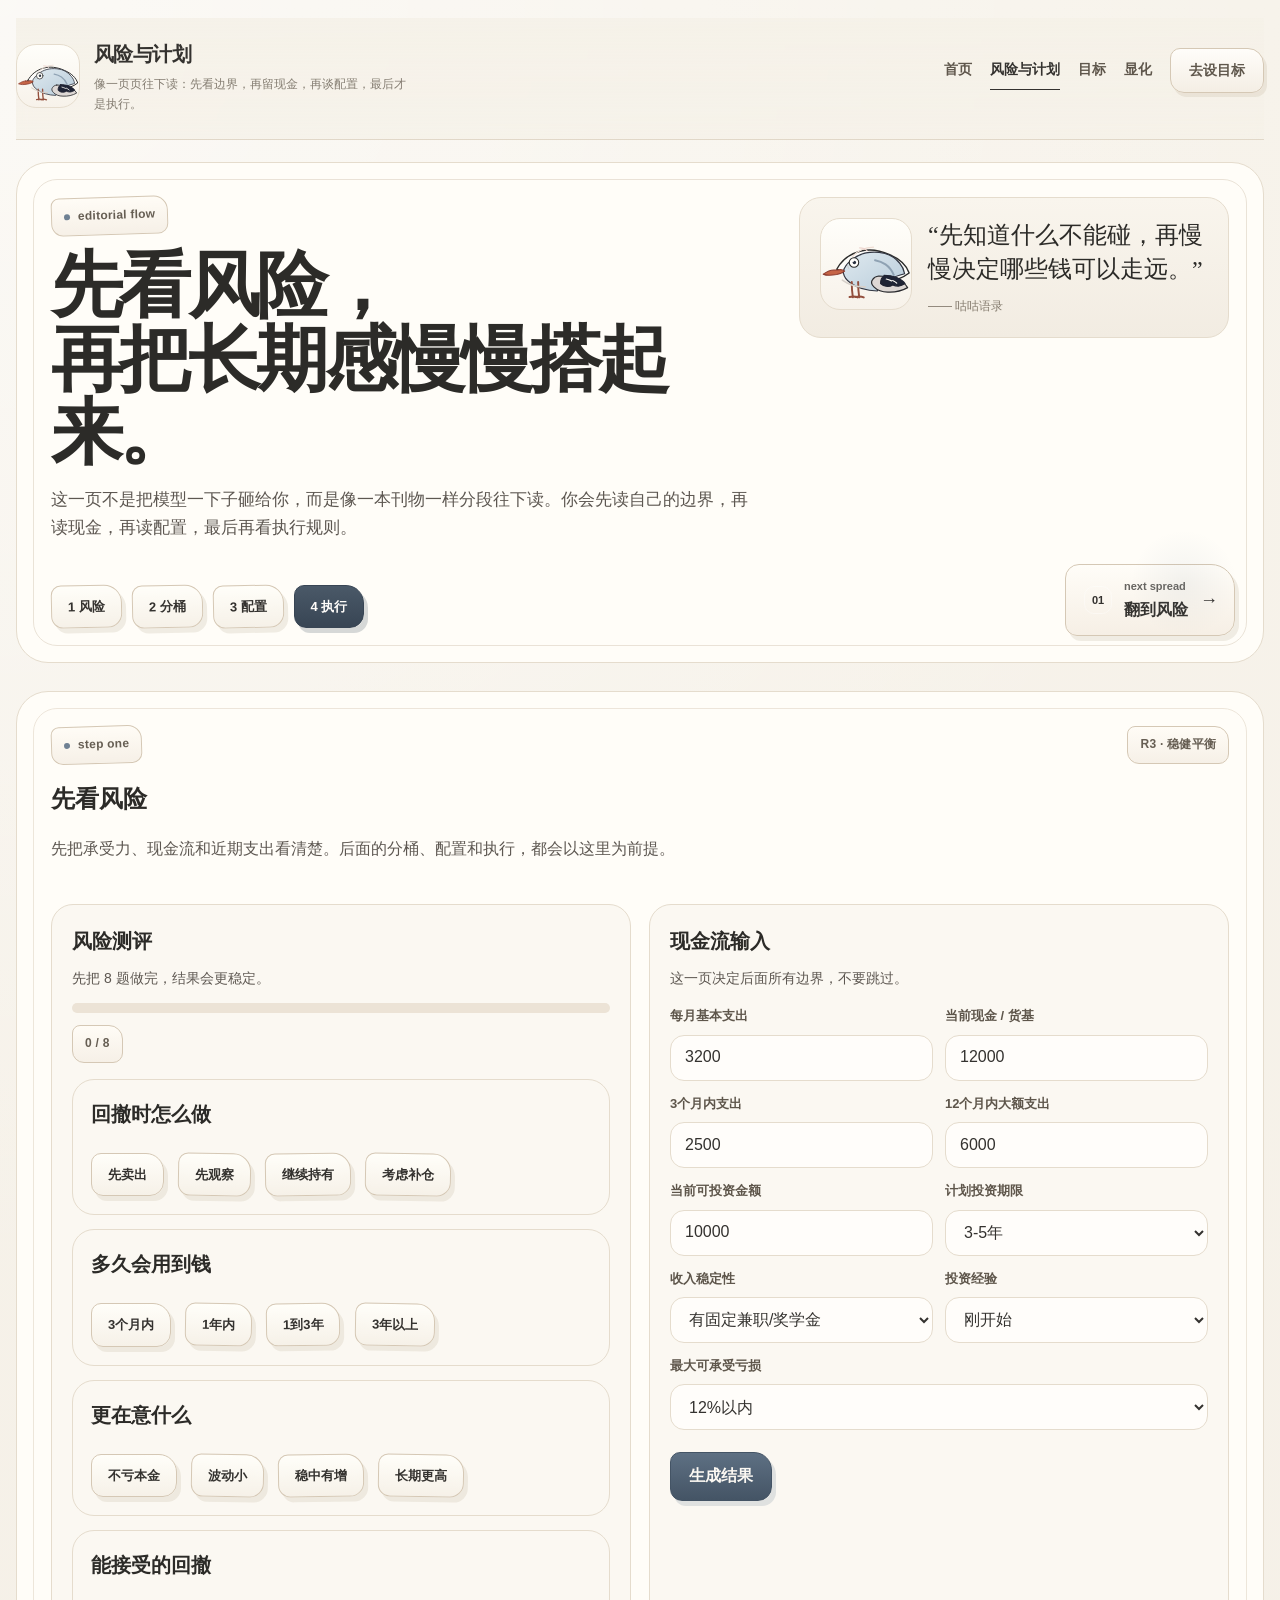
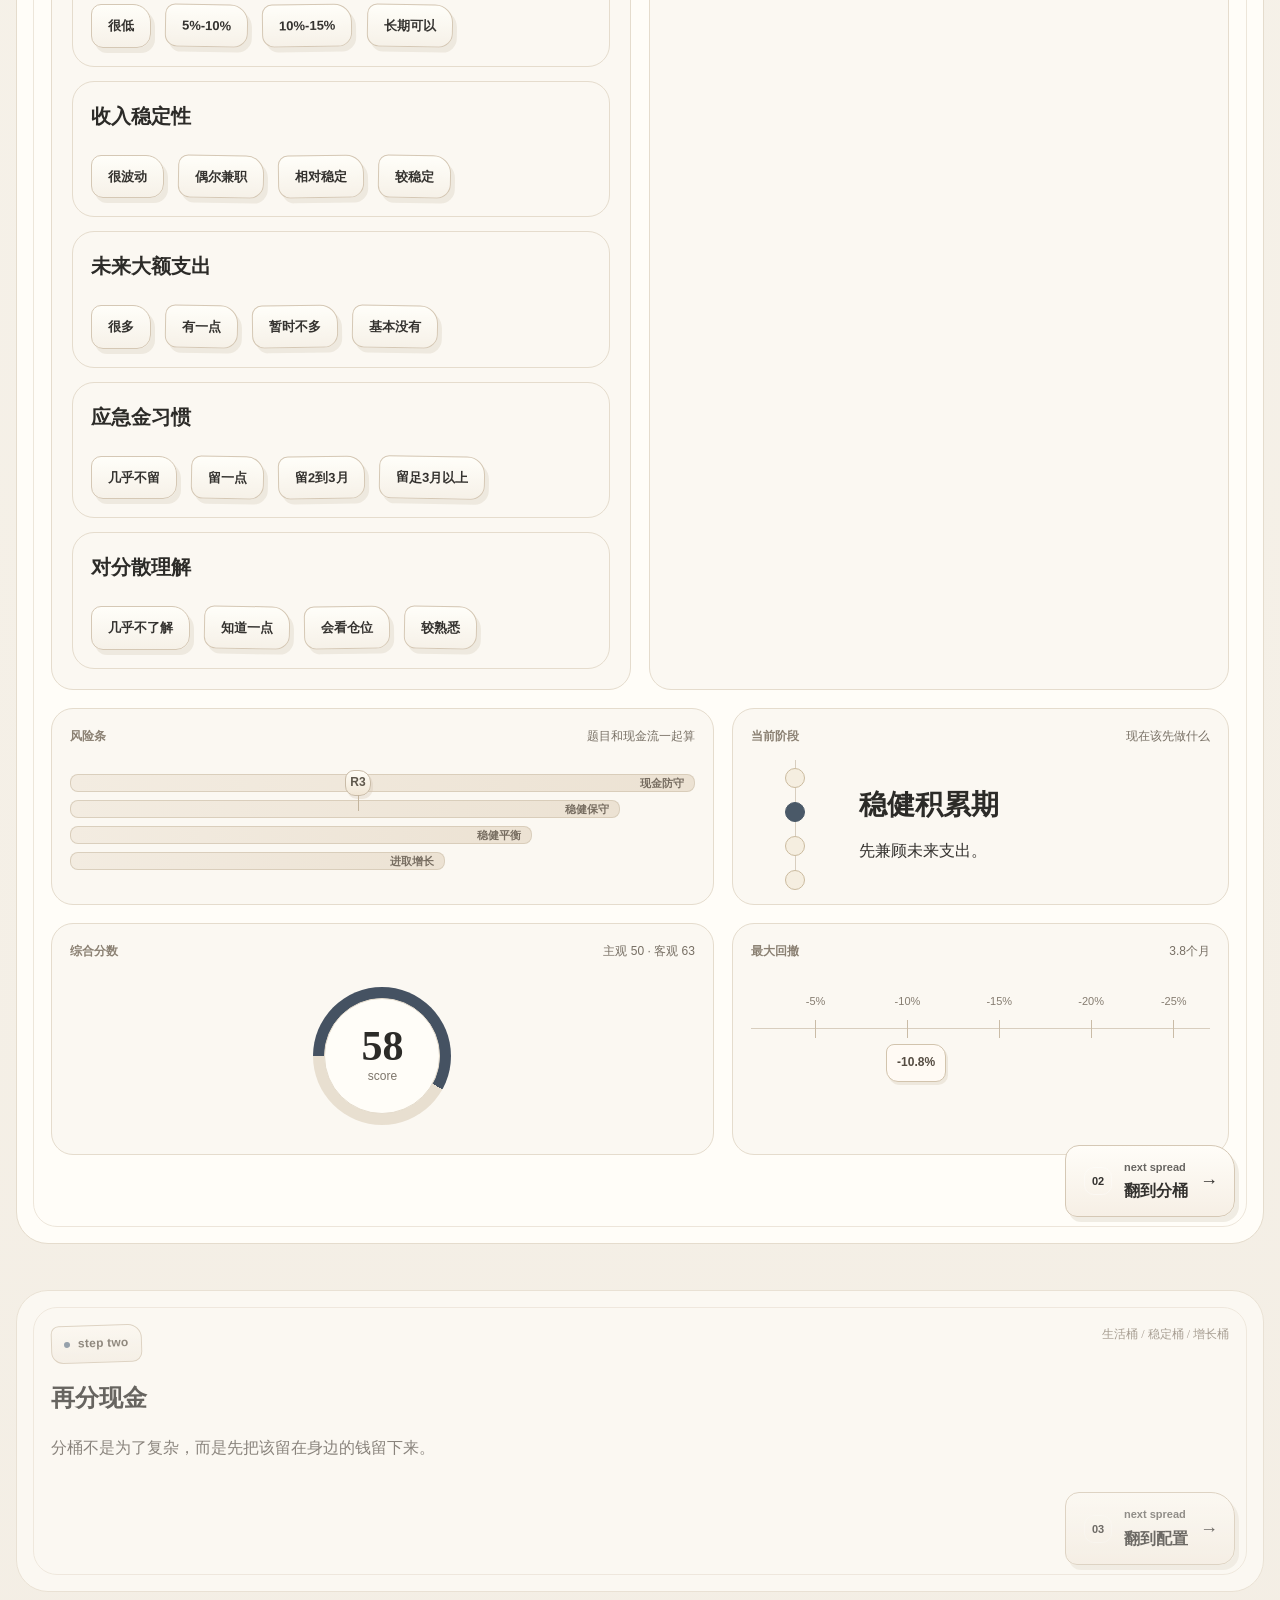
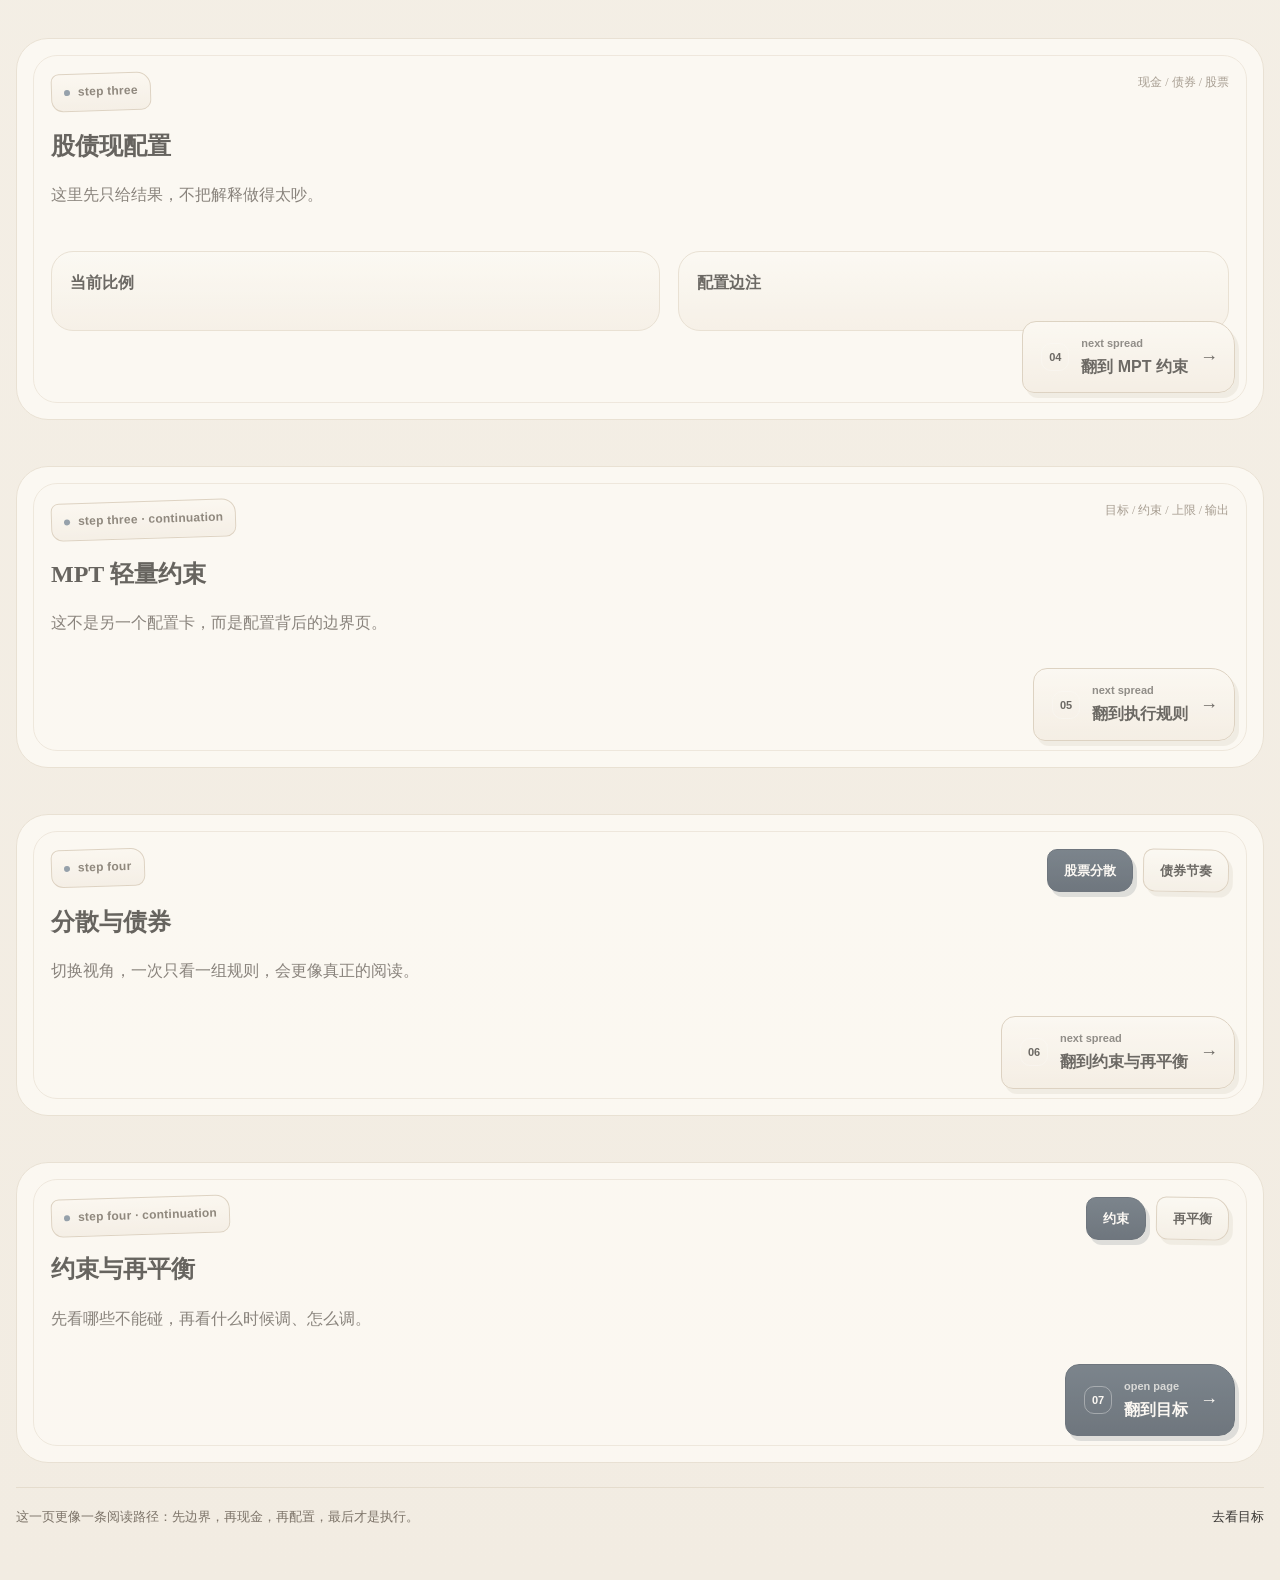
==== advisor.html @ fefc56b1 "Add files via upload" ====
<!DOCTYPE html>
<html lang="zh-CN">
<head>
  <meta charset="UTF-8" />
  <meta name="viewport" content="width=device-width, initial-scale=1.0" />
  <title>风险与计划 · 咕咕财务陪伴</title>
  <link rel="stylesheet" href="styles.css" />
</head>
<body>
  <div class="site-shell" id="advisorPage">
    <header class="topbar">
      <div class="brand">
        <div class="brand-mark" data-gugu-avatar></div>
        <div class="brand-copy">
          <strong>风险与计划</strong>
          <span>像一页页往下读：先看边界，再留现金，再谈配置，最后才是执行。</span>
        </div>
      </div>
      <nav class="nav">
        <a href="index.html">首页</a>
        <a href="advisor.html">风险与计划</a>
        <a href="goal.html">目标</a>
        <a href="manifest.html">显化</a>
        <a href="goal.html" class="nav-cta">去设目标</a>
      </nav>
    </header>

    <main class="page-body">
      <section class="spread" id="advisor-cover">
        <div class="spread-header">
          <div>
            <div class="eyebrow">editorial flow</div>
            <h1 style="margin:16px 0 0;font-size:clamp(42px,5.6vw,80px);line-height:1.02;letter-spacing:-.05em">先看风险，<br>再把长期感慢慢搭起来。</h1>
            <p style="margin-top:16px;max-width:700px;font-size:17px">这一页不是把模型一下子砸给你，而是像一本刊物一样分段往下读。你会先读自己的边界，再读现金，再读配置，最后再看执行规则。</p>
          </div>
          <div class="quote-banner" style="max-width:430px">
            <div class="avatar-badge" data-gugu-avatar></div>
            <div>
              <q>先知道什么不能碰，再慢慢决定哪些钱可以走远。</q>
              <span>—— 咕咕语录</span>
            </div>
          </div>
        </div>

        <div class="step-strip interactive-wrap">
          <button class="step-btn active" id="stepRisk" type="button" data-step-btn="risk">1 风险</button>
          <button class="step-btn" id="stepBucket" type="button" data-step-btn="bucket">2 分桶</button>
          <button class="step-btn" id="stepAllocation" type="button" data-step-btn="allocation">3 配置</button>
          <button class="step-btn" id="stepExecute" type="button" data-step-btn="execute">4 执行</button>
        </div>

        <div class="spread-jump">
          <a class="turn-link" href="#advisor-risk">
            <span class="page-no">01</span>
            <span class="copy"><small>next spread</small><span>翻到风险</span></span>
            <span class="arrow">→</span>
          </a>
        </div>
      </section>

      <section class="advisor-step" id="advisor-risk" data-step-panel="risk">
        <div class="spread-header">
          <div>
            <div class="eyebrow">step one</div>
            <h2 style="margin:16px 0 0">先看风险</h2>
            <p>先把承受力、现金流和近期支出看清楚。后面的分桶、配置和执行，都会以这里为前提。</p>
          </div>
          <div class="mini-tag" id="riskTag">R3 · 稳健平衡</div>
        </div>

        <div class="grid-2">
          <div class="card">
            <strong>风险测评</strong>
            <p id="riskQuizHint">先把 8 题做完，结果会更稳。</p>
            <div class="track" style="margin-top:12px"><span class="fill" id="riskProgressFill" style="width:0%;background:#6f8193"></span></div>
            <div class="paper-chip" id="riskProgressLabel" style="margin-top:12px">0 / 8</div>
            <div class="rule-list" id="riskQuiz" style="margin-top:16px">
              <div class="rule-sheet" data-risk-question="q1"><strong>回撤时怎么做</strong><div class="btn-row"><button class="switch-btn" type="button" data-risk-value="1">先卖出</button><button class="switch-btn" type="button" data-risk-value="2">先观察</button><button class="switch-btn" type="button" data-risk-value="3">继续持有</button><button class="switch-btn" type="button" data-risk-value="4">考虑补仓</button></div></div>
              <div class="rule-sheet" data-risk-question="q2"><strong>多久会用到钱</strong><div class="btn-row"><button class="switch-btn" type="button" data-risk-value="1">3个月内</button><button class="switch-btn" type="button" data-risk-value="2">1年内</button><button class="switch-btn" type="button" data-risk-value="3">1到3年</button><button class="switch-btn" type="button" data-risk-value="4">3年以上</button></div></div>
              <div class="rule-sheet" data-risk-question="q3"><strong>更在意什么</strong><div class="btn-row"><button class="switch-btn" type="button" data-risk-value="1">不亏本金</button><button class="switch-btn" type="button" data-risk-value="2">波动小</button><button class="switch-btn" type="button" data-risk-value="3">稳中有增</button><button class="switch-btn" type="button" data-risk-value="4">长期更高</button></div></div>
              <div class="rule-sheet" data-risk-question="q4"><strong>能接受的回撤</strong><div class="btn-row"><button class="switch-btn" type="button" data-risk-value="1">很低</button><button class="switch-btn" type="button" data-risk-value="2">5%-10%</button><button class="switch-btn" type="button" data-risk-value="3">10%-15%</button><button class="switch-btn" type="button" data-risk-value="4">长期可以</button></div></div>
              <div class="rule-sheet" data-risk-question="q5"><strong>收入稳定性</strong><div class="btn-row"><button class="switch-btn" type="button" data-risk-value="1">很波动</button><button class="switch-btn" type="button" data-risk-value="2">偶尔兼职</button><button class="switch-btn" type="button" data-risk-value="3">相对稳定</button><button class="switch-btn" type="button" data-risk-value="4">较稳定</button></div></div>
              <div class="rule-sheet" data-risk-question="q6"><strong>未来大额支出</strong><div class="btn-row"><button class="switch-btn" type="button" data-risk-value="1">很多</button><button class="switch-btn" type="button" data-risk-value="2">有一点</button><button class="switch-btn" type="button" data-risk-value="3">暂时不多</button><button class="switch-btn" type="button" data-risk-value="4">基本没有</button></div></div>
              <div class="rule-sheet" data-risk-question="q7"><strong>应急金习惯</strong><div class="btn-row"><button class="switch-btn" type="button" data-risk-value="1">几乎不留</button><button class="switch-btn" type="button" data-risk-value="2">留一点</button><button class="switch-btn" type="button" data-risk-value="3">留2到3月</button><button class="switch-btn" type="button" data-risk-value="4">留足3月以上</button></div></div>
              <div class="rule-sheet" data-risk-question="q8"><strong>对分散理解</strong><div class="btn-row"><button class="switch-btn" type="button" data-risk-value="1">几乎不了解</button><button class="switch-btn" type="button" data-risk-value="2">知道一点</button><button class="switch-btn" type="button" data-risk-value="3">会看仓位</button><button class="switch-btn" type="button" data-risk-value="4">较熟悉</button></div></div>
            </div>
          </div>

          <div class="card">
            <strong>现金流输入</strong>
            <p>这一页决定后面所有边界，不要跳过。</p>
            <div class="form-grid" style="margin-top:14px">
              <div class="field"><label for="advisorMonthlyExpense">每月基本支出</label><input id="advisorMonthlyExpense" type="number" min="0"></div>
              <div class="field"><label for="advisorLiquidCash">当前现金 / 货基</label><input id="advisorLiquidCash" type="number" min="0"></div>
              <div class="field"><label for="advisorNearExpense">3个月内支出</label><input id="advisorNearExpense" type="number" min="0"></div>
              <div class="field"><label for="advisorFutureExpense">12个月内大额支出</label><input id="advisorFutureExpense" type="number" min="0"></div>
              <div class="field"><label for="advisorInvestableCash">当前可投资金额</label><input id="advisorInvestableCash" type="number" min="0"></div>
              <div class="field"><label for="advisorHorizon">计划投资期限</label><select id="advisorHorizon"><option value="1">1年以内</option><option value="3">1-3年</option><option value="5" selected>3-5年</option><option value="8">5年以上</option></select></div>
              <div class="field"><label for="advisorIncomeStability">收入稳定性</label><select id="advisorIncomeStability"><option value="1">主要靠生活费</option><option value="2">偶尔兼职</option><option value="3" selected>有固定兼职/奖学金</option><option value="4">较稳定</option></select></div>
              <div class="field"><label for="advisorExperience">投资经验</label><select id="advisorExperience"><option value="1">几乎没有</option><option value="2" selected>刚开始</option><option value="3">有1年以上经验</option><option value="4">较熟悉组合</option></select></div>
              <div class="field full"><label for="advisorMaxLoss">最大可承受亏损</label><select id="advisorMaxLoss"><option value="5">5%以内</option><option value="8">8%以内</option><option value="12" selected>12%以内</option><option value="18">18%以内</option><option value="25">25%以内</option></select></div>
            </div>
            <div class="btn-row">
              <button class="btn-primary" type="button" id="generatePlanBtn">生成结果</button>
            </div>
          </div>
        </div>

        <div class="metric-grid">
          <div class="metric-card">
            <div class="kicker"><small>风险条</small><span class="value-note" id="riskBarLabel">题目和现金流一起算</span></div>
            <div class="paper-scale" id="riskBars"></div>
          </div>
          <div class="metric-card">
            <div class="kicker"><small>当前阶段</small><span class="value-note">现在该先做什么</span></div>
            <div class="stage-glyph">
              <div class="stage-ruler">
                <span class="dot dot-a" data-stage-dot="cash"></span>
                <span class="dot dot-b" data-stage-dot="steady"></span>
                <span class="dot dot-c" data-stage-dot="growth"></span>
                <span class="dot dot-d" data-stage-dot="extra"></span>
              </div>
              <div class="stage-labels">
                <strong id="riskPhase">稳健积累期</strong>
                <span id="riskPhaseReason">先兼顾未来支出。</span>
              </div>
            </div>
          </div>
          <div class="metric-card">
            <div class="kicker"><small>综合分数</small><span class="value-note" id="riskScoreHint">主观 50 · 客观 63</span></div>
            <div class="score-gauge" id="riskScoreGauge">
              <div class="score-ring" style="--score:58"></div>
              <div class="score-content"><strong id="riskScore">58</strong><span>score</span></div>
            </div>
          </div>
          <div class="metric-card">
            <div class="kicker"><small>最大回撤</small><span class="value-note" id="riskEmergency">3.8个月</span></div>
            <div class="drawdown-scale">
              <div class="drawdown-axis"></div>
              <div class="drawdown-tick" style="left:14%"><span>-5%</span></div>
              <div class="drawdown-tick" style="left:34%"><span>-10%</span></div>
              <div class="drawdown-tick" style="left:54%"><span>-15%</span></div>
              <div class="drawdown-tick" style="left:74%"><span>-20%</span></div>
              <div class="drawdown-tick" style="left:92%"><span>-25%</span></div>
              <div class="drawdown-flag" id="riskDrawdown" style="left:36%">-10.8%</div>
            </div>
          </div>
        </div>

        <div class="spread-jump">
          <a class="turn-link" href="#advisor-bucket" data-next-step="bucket">
            <span class="page-no">02</span>
            <span class="copy"><small>next spread</small><span>翻到分桶</span></span>
            <span class="arrow">→</span>
          </a>
        </div>
      </section>

      <section class="advisor-step locked" id="advisor-bucket" data-step-panel="bucket">
        <div class="spread-header">
          <div>
            <div class="eyebrow">step two</div>
            <h2 style="margin:16px 0 0">再分现金</h2>
            <p>分桶不是为了复杂，而是先把该留在身边的钱留下来。</p>
          </div>
          <div class="small-note">生活桶 / 稳定桶 / 增长桶</div>
        </div>
        <div class="bucket-list" id="bucketList"></div>
        <div class="spread-jump">
          <a class="turn-link" href="#advisor-allocation" data-next-step="allocation">
            <span class="page-no">03</span>
            <span class="copy"><small>next spread</small><span>翻到配置</span></span>
            <span class="arrow">→</span>
          </a>
        </div>
      </section>

      <section class="advisor-step locked" id="advisor-allocation" data-step-panel="allocation">
        <div class="spread-header">
          <div>
            <div class="eyebrow">step three</div>
            <h2 style="margin:16px 0 0">股债现配置</h2>
            <p>这里先只给结果，不把解释做得太吵。</p>
          </div>
          <div class="small-note">现金 / 债券 / 股票</div>
        </div>
        <div class="allocation-spread">
          <div class="allocation-card">
            <strong>当前比例</strong>
            <div class="allocation-list" id="allocationList" style="margin-top:16px"></div>
          </div>
          <div class="allocation-card">
            <strong>配置边注</strong>
            <div class="btn-row" id="allocationPills" style="margin-top:16px"></div>
          </div>
        </div>
        <div class="spread-jump">
          <a class="turn-link" href="#advisor-mpt" data-next-step="allocation">
            <span class="page-no">04</span>
            <span class="copy"><small>next spread</small><span>翻到 MPT 约束</span></span>
            <span class="arrow">→</span>
          </a>
        </div>
      </section>

      <section class="advisor-step locked" id="advisor-mpt" data-step-panel="allocation">
        <div class="spread-header">
          <div>
            <div class="eyebrow">step three · continuation</div>
            <h2 style="margin:16px 0 0">MPT 轻量约束</h2>
            <p>这不是另一个配置卡，而是配置背后的边界页。</p>
          </div>
          <div class="small-note">目标 / 约束 / 上限 / 输出</div>
        </div>
        <div class="rule-grid" id="mptList"></div>
        <div class="spread-jump">
          <a class="turn-link" href="#advisor-diversify" data-next-step="execute">
            <span class="page-no">05</span>
            <span class="copy"><small>next spread</small><span>翻到执行规则</span></span>
            <span class="arrow">→</span>
          </a>
        </div>
      </section>

      <section class="advisor-step locked" id="advisor-diversify" data-step-panel="execute">
        <div class="spread-header">
          <div>
            <div class="eyebrow">step four</div>
            <h2 style="margin:16px 0 0">分散与债券</h2>
            <p>切换视角，一次只看一组规则，会更像真正的阅读。</p>
          </div>
          <div class="sub-switch interactive-wrap">
            <button class="switch-btn active" type="button" data-diversify-switch="stock">股票分散</button>
            <button class="switch-btn" type="button" data-diversify-switch="bond">债券节奏</button>
          </div>
        </div>
        <div id="stockRulesWrap"><div class="rule-grid" id="stockRules"></div></div>
        <div id="bondRulesWrap" class="hide"><div class="rule-grid" id="bondRules"></div></div>
        <div class="spread-jump">
          <a class="turn-link" href="#advisor-rebalance" data-next-step="execute">
            <span class="page-no">06</span>
            <span class="copy"><small>next spread</small><span>翻到约束与再平衡</span></span>
            <span class="arrow">→</span>
          </a>
        </div>
      </section>

      <section class="advisor-step locked" id="advisor-rebalance" data-step-panel="execute">
        <div class="spread-header">
          <div>
            <div class="eyebrow">step four · continuation</div>
            <h2 style="margin:16px 0 0">约束与再平衡</h2>
            <p>先看哪些不能碰，再看什么时候调、怎么调。</p>
          </div>
          <div class="sub-switch interactive-wrap">
            <button class="switch-btn active" type="button" data-execution-switch="split">约束</button>
            <button class="switch-btn" type="button" data-execution-switch="rebalance">再平衡</button>
          </div>
        </div>
        <div id="executionSplit"><div class="rule-grid" id="constraintRules"></div></div>
        <div id="executionRebalance" class="hide"><div class="rule-grid" id="rebalanceRules"></div></div>
        <div class="spread-jump">
          <a class="turn-link active" href="goal.html">
            <span class="page-no">07</span>
            <span class="copy"><small>open page</small><span>翻到目标</span></span>
            <span class="arrow">→</span>
          </a>
        </div>
      </section>
    </main>

    <footer class="footer">
      <span>这一页更像一条阅读路径：先边界，再现金，再配置，最后才是执行。</span>
      <a href="goal.html">去看目标</a>
    </footer>
  </div>

  <script src="site-state.js"></script>
  <script src="advisor-flow.js"></script>
</body>
</html>
---- styles.css ----
:root{
  --bg:#f5f1e8;
  --paper:#fffdf8;
  --paper-soft:#fbf8f2;
  --ink:#34322f;
  --ink-soft:#5d5751;
  --muted:#857d72;
  --line:#e5dccd;
  --line-strong:#d5c8b5;
  --accent:#6f8193;
  --accent-soft:#eef1f4;
  --accent-deep:#455262;
  --sage:#8d9988;
  --sand:#eadfc8;
  --note:#f5eedc;
  --warn:#b26857;
  --gold:#bf8e40;
  --rose:#e9ddd8;
  --radius-xl:34px;
  --radius-lg:24px;
  --radius-md:18px;
}

*{box-sizing:border-box}
html{scroll-behavior:smooth}
body{
  margin:0;
  background:
    radial-gradient(circle at top left, rgba(255,255,255,.55), transparent 26%),
    linear-gradient(180deg, #f7f3eb 0%, #f2ece2 100%);
  color:var(--ink);
  font-family:"SF Pro Text","PingFang SC","Hiragino Sans GB","Helvetica Neue",sans-serif;
  line-height:1.65;
}

a{text-decoration:none;color:inherit}
button,input,select,textarea{font:inherit}
button{cursor:pointer}

.site-shell{
  width:min(calc(100% - 32px), 1260px);
  margin:18px auto 44px;
}

.topbar{
  position:sticky;
  top:0;
  z-index:80;
  display:flex;
  justify-content:space-between;
  align-items:flex-start;
  gap:24px;
  padding:20px 0 24px;
  margin-bottom:22px;
  background:linear-gradient(180deg, rgba(245,241,232,.95) 0%, rgba(245,241,232,.78) 100%);
  backdrop-filter:blur(8px);
  border-bottom:1px solid rgba(213,200,181,.62);
}

.brand{
  display:flex;
  align-items:center;
  gap:14px;
  min-width:0;
}

.brand-mark,
.avatar-badge{
  border-radius:20px;
  border:1px solid var(--line);
  background:linear-gradient(180deg, #fffefa 0%, #f7f2ea 100%);
  display:grid;
  place-items:center;
  flex-shrink:0;
}

.brand-mark{
  width:64px;
  height:64px;
}

.avatar-badge{
  width:92px;
  height:92px;
}

.brand-copy strong{
  display:block;
  font-size:20px;
  letter-spacing:-.03em;
}

.brand-copy span{
  display:block;
  margin-top:4px;
  color:var(--muted);
  font-size:12px;
  max-width:320px;
}

.nav{
  display:flex;
  align-items:center;
  flex-wrap:wrap;
  gap:18px;
  padding-top:10px;
}

.nav a{
  position:relative;
  color:#5f574c;
  font-size:14px;
  font-weight:600;
  padding-bottom:2px;
}

.nav a:hover,
.nav a.active{
  color:var(--ink);
}

.nav a::after{
  content:"";
  position:absolute;
  left:0;
  right:0;
  bottom:-7px;
  height:1px;
  background:transparent;
  transition:background .18s ease;
}

.nav a:hover::after,
.nav a.active::after{
  background:var(--ink);
}

.nav a.nav-cta{
  padding:10px 18px;
  border-radius:10px 16px 12px 14px;
  border:1px solid var(--line-strong);
  background:linear-gradient(180deg, #fffdfa 0%, #f4eee4 100%);
  box-shadow:3px 4px 0 rgba(207,195,176,.32);
}

.nav a.nav-cta::after{display:none}

.page-body{
  display:flex;
  flex-direction:column;
  gap:28px;
}

.spread{
  position:relative;
  padding:34px;
  background:var(--paper);
  border:1px solid var(--line);
  border-radius:32px;
  overflow:hidden;
}

.spread::before{
  content:"";
  position:absolute;
  inset:16px;
  border:1px solid rgba(226,217,203,.72);
  border-radius:24px;
  pointer-events:none;
}

.spread::after{
  content:"";
  position:absolute;
  inset:auto 24px 24px auto;
  width:110px;
  height:110px;
  background:radial-gradient(circle, rgba(111,129,147,.08) 0%, rgba(111,129,147,0) 68%);
  pointer-events:none;
}

.spread-header{
  display:flex;
  justify-content:space-between;
  align-items:flex-start;
  gap:20px;
  margin-bottom:26px;
}

.spread-header h1,
.spread-header h2,
.spread-header h3,
.editorial-title,
.quote-banner q,
.section-head h2,
.section-head h3,
.section-head h4,
.hero-copy h1,
.column-block h3,
.editorial-item strong,
.card strong,
.summary-banner strong,
.kpi-figure strong,
.infographic-caption strong,
.plan-card strong,
.bucket-sheet strong,
.rule-sheet strong,
.metric-card strong,
.manifest-stage-title{
  font-family:"Iowan Old Style","Baskerville","Times New Roman","Songti SC",serif;
  color:#2c2b28;
}

.hero-copy h1{
  margin:16px 0 14px;
  font-size:clamp(48px, 7vw, 88px);
  line-height:1;
  letter-spacing:-.06em;
  max-width:700px;
}

.hero-copy p,
.spread-header p,
.section-head p,
.card p,
.column-block p,
.editorial-item p,
.summary-banner p,
.plan-card p,
.rule-sheet p,
.bucket-sheet p,
.helper-text{
  color:var(--ink-soft);
}

.eyebrow,
.mini-tag,
.pill,
.paper-chip{
  display:inline-flex;
  align-items:center;
  gap:8px;
  padding:8px 12px;
  border:1px solid var(--line-strong);
  background:linear-gradient(180deg, #fffcf6 0%, #f6f0e7 100%);
  color:#665e53;
  font-size:12px;
  font-weight:700;
  letter-spacing:.02em;
  border-radius:8px 14px 10px 12px;
}

.eyebrow{
  transform:rotate(-1.8deg);
}

.eyebrow::before{
  content:"";
  width:6px;
  height:6px;
  border-radius:50%;
  background:var(--accent);
}

.small-note{
  color:#887d70;
  font-size:12px;
  font-family:"Kaiti SC","STKaiti",serif;
}

.hero-grid{
  display:grid;
  grid-template-columns:minmax(0,1.02fr) minmax(340px,.98fr);
  gap:34px;
  align-items:start;
}

.btn-row{
  display:flex;
  flex-wrap:wrap;
  gap:14px;
  margin-top:22px;
}

.btn-primary,
.btn-secondary,
.btn-soft,
.btn-danger,
.mini-btn,
.step-btn,
.switch-btn,
.tab-btn,
.turn-link{
  position:relative;
  min-height:44px;
  padding:10px 18px;
  border:1px solid var(--line-strong);
  color:var(--ink);
  background:linear-gradient(180deg, #fffdf8 0%, #f6efe5 100%);
  border-radius:10px 18px 14px 12px;
  box-shadow:4px 5px 0 rgba(212,201,186,.34);
  font-weight:700;
  transition:transform .18s ease, box-shadow .18s ease, border-color .18s ease, background .18s ease, color .18s ease;
}

.btn-primary{
  background:linear-gradient(180deg, #5e7083 0%, #445465 100%);
  border-color:#445465;
  color:#fbf8f2;
  box-shadow:4px 5px 0 rgba(110,129,149,.2);
}

.btn-danger,
.mini-btn.danger{
  color:var(--warn);
  background:linear-gradient(180deg, #fffaf7 0%, #fbefeb 100%);
  border-color:#e2c8c1;
}

.mini-btn.warn{
  color:#85601e;
  background:linear-gradient(180deg, #fffdf5 0%, #f7f0dc 100%);
  border-color:#dfcfaf;
}

.btn-secondary,
.btn-soft,
.step-btn,
.switch-btn,
.tab-btn,
.mini-btn{
  background:linear-gradient(180deg, #fffef9 0%, #f6f1e8 100%);
}

.btn-primary:hover,
.btn-secondary:hover,
.btn-soft:hover,
.btn-danger:hover,
.mini-btn:hover,
.step-btn:hover,
.switch-btn:hover,
.tab-btn:hover,
.turn-link:hover{
  transform:translate(-2px,-2px) rotate(-.7deg);
  box-shadow:6px 7px 0 rgba(205,193,175,.4);
  border-color:#c7baa6;
}

.btn-primary:active,
.btn-secondary:active,
.btn-soft:active,
.btn-danger:active,
.mini-btn:active,
.step-btn:active,
.switch-btn:active,
.tab-btn:active,
.turn-link:active{
  transform:translate(1px,1px);
  box-shadow:2px 2px 0 rgba(205,193,175,.24);
}

.btn-primary:focus-visible,
.btn-secondary:focus-visible,
.btn-soft:focus-visible,
.btn-danger:focus-visible,
.mini-btn:focus-visible,
.step-btn:focus-visible,
.switch-btn:focus-visible,
.tab-btn:focus-visible,
.turn-link:focus-visible,
.field input:focus-visible,
.field select:focus-visible,
.wish-input:focus-visible{
  outline:2px solid rgba(111,129,147,.45);
  outline-offset:3px;
}

.step-btn.active,
.switch-btn.active,
.tab-btn.active,
.mini-btn.active,
.turn-link.active{
  background:linear-gradient(180deg, #4a5968 0%, #384554 100%);
  border-color:#384554;
  color:#fffdfa;
  box-shadow:4px 5px 0 rgba(69,82,97,.22);
}

.step-btn.done{
  background:linear-gradient(180deg, #f4f0e6 0%, #ebe3d8 100%);
}

.hero-notes{display:none}

.stage-chip{
  display:inline-block;
  padding:7px 10px;
  font-size:12px;
  color:#665f53;
  border-bottom:1px solid var(--line-strong);
}

.editorial-board{
  position:relative;
  min-height:640px;
}

.board-sheet,
.board-note,
.board-cut{
  position:absolute;
  background:var(--paper);
  border:1px solid var(--line);
}

.board-sheet{
  inset:26px 52px 34px 0;
  padding:24px;
  border-radius:22px;
  transform:rotate(-1.7deg);
}

.board-note{
  padding:10px 14px;
  background:var(--note);
  border-radius:10px 16px 12px 14px;
  color:#5e564b;
  font-size:13px;
  font-family:"Kaiti SC","STKaiti",serif;
}

.board-note.top{top:0;right:26px;transform:rotate(3deg)}
.board-note.bottom{left:24px;bottom:0;transform:rotate(-4deg)}

.board-cut{
  top:92px;
  right:0;
  width:226px;
  padding:16px;
  border-radius:18px;
  transform:rotate(5deg);
}

.board-visual{
  display:grid;
  grid-template-columns:1.15fr .85fr;
  gap:16px;
  height:100%;
}

.board-column,
.editorial-stack,
.plan-list,
.bucket-list,
.rule-list,
.milestone-list,
.archive-list{
  display:flex;
  flex-direction:column;
  gap:14px;
}

.paper-fragment,
.card,
.bucket-sheet,
.rule-sheet,
.rule-item,
.bucket-item,
.metric-card,
.plan-card,
.milestone-item,
.summary-banner,
.canvas-card{
  position:relative;
  background:var(--paper-soft);
  border:1px solid var(--line);
  border-radius:22px;
}

.paper-fragment{
  padding:18px;
}

.paper-fragment.tall{min-height:220px}

.paper-fragment strong,
.card strong,
.bucket-sheet strong,
.rule-sheet strong,
.rule-item strong,
.bucket-item strong{
  display:block;
  font-size:20px;
  font-weight:600;
}

.paper-fragment p,
.card p,
.bucket-sheet p,
.rule-sheet p,
.rule-item p,
.bucket-item p{
  margin:8px 0 0;
  font-size:14px;
  line-height:1.8;
}

.tape{
  display:inline-block;
  padding:6px 10px;
  background:#f5ecd6;
  border:1px solid #e1d5b7;
  color:#665d50;
  font-size:12px;
  border-radius:4px 8px 6px 5px;
  transform:rotate(-2deg);
}

.section,
.advisor-step{
  position:relative;
  padding:34px;
  background:var(--paper);
  border:1px solid var(--line);
  border-radius:32px;
  overflow:hidden;
}

.section::before,
.advisor-step::before{
  content:"";
  position:absolute;
  inset:16px;
  border:1px solid rgba(229,220,205,.7);
  border-radius:24px;
  pointer-events:none;
}

.section-head{
  display:flex;
  justify-content:space-between;
  align-items:flex-end;
  gap:18px;
  margin-bottom:22px;
}

.section-head h2,
.section-head h3,
.section-head h4{
  margin:0;
  font-size:clamp(30px,3.4vw,46px);
  line-height:1.06;
  letter-spacing:-.04em;
}

.quote-banner{
  display:grid;
  grid-template-columns:92px 1fr;
  gap:16px;
  align-items:start;
  padding:20px;
  background:linear-gradient(180deg, #f9f5ed 0%, #f2ece2 100%);
  border:1px solid var(--line);
  border-radius:22px;
}

.quote-banner q{
  display:block;
  margin:0;
  font-size:24px;
  line-height:1.45;
}

.quote-banner span{
  display:block;
  margin-top:10px;
  color:#867d70;
  font-size:12px;
}

.editorial-columns{
  display:grid;
  grid-template-columns:1.1fr .9fr;
  gap:24px;
}

.column-block{
  padding:22px 0;
  border-top:1px solid var(--line);
}

.column-block:first-child{
  padding-top:0;
  border-top:none;
}

.column-block h3{
  margin:0;
  font-size:28px;
  line-height:1.08;
}

.editorial-list{
  display:grid;
  gap:10px;
}

.editorial-item{
  display:grid;
  grid-template-columns:46px 1fr;
  gap:14px;
  align-items:start;
  padding:16px 0;
  border-top:1px solid var(--line);
}

.editorial-item:first-child{
  padding-top:0;
  border-top:none;
}

.editorial-item .index{
  font-family:"Iowan Old Style","Baskerville","Times New Roman","Songti SC",serif;
  font-size:28px;
  color:#978b7a;
}

.editorial-item strong{
  font-size:20px;
  font-weight:600;
}

.grid-2,.grid-3,.grid-4{
  display:grid;
  gap:18px;
}

.grid-2{grid-template-columns:repeat(2,minmax(0,1fr))}
.grid-3{grid-template-columns:repeat(3,minmax(0,1fr))}
.grid-4{grid-template-columns:repeat(4,minmax(0,1fr))}

.card{
  padding:20px;
}

.step-strip,
.sub-switch,
.tab-row,
.page-turn-row{
  display:flex;
  flex-wrap:wrap;
  gap:10px;
}

.advisor-step{
  padding-bottom:88px;
}

.advisor-step.locked{
  opacity:.7;
}

.advisor-step.locked .spread-jump,
.advisor-step.locked .interactive-wrap{
  pointer-events:none;
}

.advisor-step + .advisor-step{
  margin-top:18px;
}

.interactive-wrap{
  position:relative;
}

.step-btn,
.switch-btn,
.tab-btn{
  min-height:42px;
  padding:10px 16px;
  font-size:13px;
}

.step-btn{
  transform:rotate(-1.2deg);
}

.switch-btn:nth-child(2n){
  transform:rotate(1deg);
}

.switch-btn:nth-child(3n){
  transform:rotate(-.8deg);
}

.step-btn.active,
.switch-btn.active,
.tab-btn.active{
  transform:rotate(0);
}

.metric-grid{
  display:grid;
  grid-template-columns:1.2fr .9fr;
  gap:18px;
  margin-top:18px;
}

.metric-card{
  padding:18px;
}

.metric-card .kicker{
  display:flex;
  justify-content:space-between;
  align-items:center;
  gap:12px;
  margin-bottom:14px;
}

.metric-card .kicker small{
  color:#8b8173;
  font-size:12px;
  font-weight:700;
}

.metric-card .value-note{
  color:#776f64;
  font-size:12px;
}

.paper-scale{
  position:relative;
  min-height:92px;
  padding:14px 0 0;
}

.paper-rails{
  display:grid;
  gap:8px;
}

.paper-rail{
  position:relative;
  height:18px;
  border-radius:8px;
  background:linear-gradient(90deg, #f3ece1 0%, #ece2d3 100%);
  border:1px solid rgba(213,200,181,.8);
}

.paper-rail:nth-child(2){width:88%}
.paper-rail:nth-child(3){width:74%}
.paper-rail:nth-child(4){width:60%}
.paper-rail strong{
  position:absolute;
  right:10px;
  top:50%;
  transform:translateY(-50%);
  font-size:11px;
  font-family:inherit;
  color:#776d61;
}

.paper-marker{
  position:absolute;
  top:10px;
  width:26px;
  height:26px;
  border-radius:9px 12px 11px 10px;
  background:linear-gradient(180deg, #fffdf6 0%, #f1e6d5 100%);
  border:1px solid #cabca8;
  box-shadow:2px 3px 0 rgba(210,197,178,.34);
  display:grid;
  place-items:center;
  font-size:12px;
  font-weight:700;
  color:#5f584c;
}

.paper-marker::after{
  content:"";
  position:absolute;
  left:50%;
  bottom:-16px;
  width:1px;
  height:16px;
  background:#c3b49d;
}

.stage-glyph{
  display:grid;
  grid-template-columns:92px 1fr;
  gap:16px;
  align-items:center;
}

.stage-ruler{
  min-height:126px;
  padding:10px 0;
  position:relative;
}

.stage-ruler::before{
  content:"";
  position:absolute;
  left:44px;
  top:0;
  bottom:0;
  width:1px;
  background:#d8cebf;
}

.stage-ruler .dot{
  position:absolute;
  left:34px;
  width:20px;
  height:20px;
  border-radius:50%;
  background:#f5eee0;
  border:1px solid #cbbb9f;
}

.stage-ruler .dot.active{
  background:#4a5968;
  border-color:#4a5968;
}

.stage-ruler .dot.dot-a{top:8px}
.stage-ruler .dot.dot-b{top:42px}
.stage-ruler .dot.dot-c{top:76px}
.stage-ruler .dot.dot-d{top:110px}

.stage-labels{
  display:grid;
  gap:10px;
}

.stage-labels strong{
  font-size:28px;
}

.score-gauge{
  position:relative;
  min-height:160px;
  display:grid;
  place-items:center;
}

.score-ring{
  width:138px;
  height:138px;
  border-radius:50%;
  background:
    conic-gradient(from -90deg, var(--accent-deep) calc(var(--score)*1%), #e8dfd0 0);
  display:grid;
  place-items:center;
  padding:12px;
}

.score-ring::before{
  content:"";
  display:block;
  width:100%;
  height:100%;
  border-radius:50%;
  background:var(--paper);
  border:1px solid var(--line);
}

.score-content{
  position:absolute;
  display:grid;
  place-items:center;
  text-align:center;
}

.score-content strong{
  font-size:42px;
  line-height:1;
}

.score-content span{
  font-size:12px;
  color:#7e766b;
}

.drawdown-scale{
  position:relative;
  min-height:144px;
  padding-top:16px;
}

.drawdown-axis{
  position:absolute;
  left:0;
  right:0;
  top:52px;
  height:1px;
  background:#d8cebf;
}

.drawdown-tick{
  position:absolute;
  top:44px;
  width:1px;
  height:18px;
  background:#cabca7;
}

.drawdown-tick span{
  position:absolute;
  top:-28px;
  left:50%;
  transform:translateX(-50%);
  font-size:11px;
  color:#857c70;
}

.drawdown-flag{
  position:absolute;
  top:68px;
  transform:translateX(-50%);
  padding:8px 10px;
  border-radius:8px 12px 10px 12px;
  background:#fffaf4;
  border:1px solid #d2c4ad;
  box-shadow:2px 3px 0 rgba(211,198,180,.34);
  font-size:12px;
  font-weight:700;
  color:#554c42;
}

.form-grid{
  display:grid;
  grid-template-columns:repeat(2,minmax(0,1fr));
  gap:12px;
}

.field{
  display:flex;
  flex-direction:column;
  gap:8px;
}

.field.full{grid-column:1/-1}

.field label{
  font-size:13px;
  font-weight:700;
  color:#5e564b;
}

.field input,
.field select,
.wish-input{
  width:100%;
  min-height:46px;
  padding:0 14px;
  border-radius:14px;
  border:1px solid var(--line);
  background:#fffdfa;
  color:var(--ink);
}

textarea.wish-input{
  min-height:120px;
  padding:14px;
  resize:vertical;
}

.summary-banner,
.canvas-card{
  padding:20px;
}

.summary-banner strong{
  display:block;
  font-size:32px;
  line-height:1.08;
}

.infographic-grid{
  display:grid;
  grid-template-columns:repeat(3,minmax(0,1fr));
  gap:14px;
  margin-top:14px;
}

.kpi-figure{
  padding:16px;
  border-radius:18px;
  border:1px solid var(--line);
  background:linear-gradient(180deg, #fffdf8 0%, #f7f1e8 100%);
}

.kpi-figure small{
  display:block;
  color:#80776b;
  font-size:11px;
  font-weight:700;
}

.kpi-figure strong{
  display:block;
  margin-top:6px;
  font-size:28px;
  line-height:1.05;
}

.kpi-figure span{
  display:block;
  margin-top:8px;
  color:#867d72;
  font-size:12px;
}

.kpi{
  padding:16px;
  border-radius:18px;
  border:1px solid var(--line);
  background:linear-gradient(180deg, #fffdf8 0%, #f7f1e8 100%);
}

.kpi small{
  display:block;
  color:#80776b;
  font-size:11px;
  font-weight:700;
}

.kpi strong{
  display:block;
  margin-top:6px;
  font-size:28px;
  line-height:1.05;
  font-family:"Iowan Old Style","Baskerville","Times New Roman","Songti SC",serif;
}

.kpi span{
  display:block;
  margin-top:8px;
  color:#867d72;
  font-size:12px;
}

.bucket-list{
  display:grid;
  grid-template-columns:repeat(3,minmax(0,1fr));
  gap:16px;
}

.bucket-sheet,
.rule-sheet{
  padding:18px;
}

.bucket-sheet .track,
.allocation-card .track{
  margin-top:14px;
}

.track{
  height:10px;
  border-radius:999px;
  background:#ece3d6;
  overflow:hidden;
}

.fill{
  display:block;
  height:100%;
  border-radius:999px;
}

.allocation-spread{
  display:grid;
  grid-template-columns:1.05fr .95fr;
  gap:18px;
}

.allocation-card{
  padding:18px;
  border:1px solid var(--line);
  border-radius:22px;
  background:linear-gradient(180deg, #fffef9 0%, #f8f2e9 100%);
}

.allocation-list{
  display:grid;
  gap:14px;
}

.allocation-row{
  display:grid;
  grid-template-columns:150px 1fr 84px;
  gap:12px;
  align-items:center;
}

.allocation-row span,
.allocation-row strong{
  font-size:14px;
  font-weight:700;
}

.rule-grid{
  display:grid;
  grid-template-columns:repeat(2,minmax(0,1fr));
  gap:16px;
}

.rule-sheet .index{
  display:inline-flex;
  width:28px;
  height:28px;
  border-radius:10px 12px 8px 11px;
  align-items:center;
  justify-content:center;
  border:1px solid #d3c4ad;
  background:#fffaf1;
  color:#6b6154;
  font-size:12px;
  font-weight:700;
  margin-bottom:10px;
}

.rule-sheet .meta,
.rule-item .meta,
.milestone-item .meta,
.plan-card .meta{
  display:flex;
  flex-wrap:wrap;
  gap:8px;
  margin-top:12px;
}

.two-panel,
.manifest-layout{
  display:grid;
  grid-template-columns:320px 1fr;
  gap:22px;
}

.manifest-spread::before{
  display:none;
}

.manifest-layout-refined{
  grid-template-columns:300px 1fr;
  gap:28px;
  align-items:start;
}

.manifest-note-column{
  position:sticky;
  top:114px;
  align-self:start;
  padding-right:8px;
}

.manifest-note-column .spread-header{
  margin-bottom:18px;
}

.sticky-side{
  position:sticky;
  top:114px;
  align-self:start;
}

.goal-empty{
  padding:26px;
  border-radius:22px;
  text-align:center;
  background:var(--paper-soft);
  border:1px dashed var(--line-strong);
  color:#786f64;
}

.plan-card{
  padding:18px;
}

.plan-card.active{
  border-color:#c4b7a2;
  background:linear-gradient(180deg, #fffdf7 0%, #f4ede2 100%);
}

.plan-top,
.archive-header{
  display:flex;
  justify-content:space-between;
  align-items:flex-start;
  gap:12px;
}

.plan-actions{
  display:flex;
  flex-wrap:wrap;
  gap:8px;
  margin-top:14px;
}

.mini-btn{
  min-height:38px;
  padding:8px 14px;
  font-size:13px;
}

.inline-editor{
  margin-top:18px;
  padding-top:16px;
  border-top:1px solid var(--line);
}

.archive-wrap.collapsed .archive-list{
  display:none;
}

.canvas-card{
  min-height:760px;
}

.canvas-wrap{
  position:relative;
  min-height:680px;
  overflow:hidden;
  border-radius:24px;
  background:#f4ecdb;
  border:1px solid var(--line);
}

.canvas-wrap-refined{
  background:
    radial-gradient(circle at top center, rgba(255,248,222,.9) 0%, rgba(255,248,222,0) 34%),
    linear-gradient(180deg, #eef3f6 0%, #f4e6c9 50%, #e8c48c 100%);
  border:1px solid rgba(218,205,185,.7);
}

.manifest-canvas{
  display:block;
  width:100%;
  height:680px;
}

.canvas-overlay{
  position:absolute;
  inset:0;
  pointer-events:none;
}

.manifest-side-note{
  margin-top:16px;
  padding:14px 0 0;
  border-top:1px solid rgba(220,208,190,.8);
  color:#6f665b;
  font-size:13px;
  font-family:"Kaiti SC","STKaiti",serif;
}

.manifest-status-block{
  margin-top:22px;
  padding-top:18px;
  border-top:1px solid rgba(220,208,190,.8);
}

.manifest-status-head{
  display:flex;
  justify-content:space-between;
  align-items:flex-start;
  gap:12px;
}

.manifest-status-head h3{
  margin:0;
  font-size:24px;
  line-height:1.1;
}

.manifest-status-head p{
  margin:8px 0 0;
  color:#6d6458;
  font-size:14px;
  line-height:1.8;
}

.manifest-scene-panel{
  position:relative;
  padding:8px 0 0 10px;
}

.manifest-scene-panel .spread-header{
  margin-bottom:12px;
}

.spread-jump{
  position:absolute;
  right:28px;
  bottom:26px;
}

.turn-link{
  display:inline-flex;
  align-items:center;
  gap:12px;
  min-height:52px;
  padding:12px 16px 12px 18px;
  border-radius:14px 24px 16px 12px;
}

.turn-link .page-no{
  display:grid;
  place-items:center;
  width:28px;
  height:28px;
  border-radius:10px;
  border:1px solid rgba(255,255,255,.36);
  font-size:11px;
  font-weight:700;
}

.turn-link .arrow{
  font-size:18px;
  line-height:1;
}

.turn-link .copy{
  display:flex;
  flex-direction:column;
  align-items:flex-start;
  gap:2px;
}

.turn-link .copy small{
  font-size:11px;
  opacity:.74;
}

.footer{
  margin-top:24px;
  padding:18px 0 8px;
  border-top:1px solid var(--line);
  color:#7c7368;
  font-size:13px;
  display:flex;
  justify-content:space-between;
  gap:16px;
}

.footer a{
  color:#393633;
}

.toast{
  position:fixed;
  left:50%;
  bottom:26px;
  transform:translateX(-50%) translateY(24px);
  opacity:0;
  pointer-events:none;
  padding:10px 14px;
  border-radius:12px 16px 12px 12px;
  border:1px solid var(--line-strong);
  background:#fffdfa;
  color:#413d38;
  box-shadow:4px 6px 0 rgba(206,195,180,.35);
  transition:.2s ease;
  z-index:200;
}

.toast.show{
  opacity:1;
  transform:translateX(-50%) translateY(0);
}

.hide{display:none !important}

@media (max-width: 1160px){
  .hero-grid,
  .editorial-columns,
  .allocation-spread,
  .metric-grid,
  .bucket-list,
  .manifest-layout,
  .manifest-layout-refined,
  .two-panel{
    grid-template-columns:1fr;
  }
  .sticky-side{
    position:static;
  }
  .manifest-note-column{
    position:static;
    padding-right:0;
  }
}

@media (max-width: 820px){
  .site-shell{
    width:calc(100% - 20px);
    margin:10px auto 24px;
  }
  .topbar{
    position:static;
    flex-direction:column;
    gap:14px;
    padding:14px 0 18px;
  }
  .nav{
    gap:12px 16px;
  }
  .page-body{
    gap:20px;
  }
  .hero-grid,
  .grid-4,
  .grid-3,
  .grid-2,
  .infographic-grid,
  .rule-grid,
  .form-grid{
    grid-template-columns:1fr;
  }
  .bucket-list{
    grid-template-columns:1fr;
  }
  .spread,
  .section,
  .advisor-step{
    padding:24px 20px 82px;
  }
  .section::before,
  .advisor-step::before,
  .spread::before{
    inset:12px;
  }
  .editorial-board{
    min-height:560px;
  }
  .board-sheet{
    inset:18px 18px 62px 0;
  }
  .board-visual{
    grid-template-columns:1fr;
  }
  .board-cut{
    position:static;
    width:auto;
    transform:none;
    margin-top:12px;
  }
  .quote-banner{
    grid-template-columns:1fr;
  }
  .avatar-badge{
    width:76px;
    height:76px;
  }
  .allocation-row{
    grid-template-columns:1fr;
  }
  .manifest-canvas,
  .canvas-wrap{
    min-height:560px;
    height:560px;
  }
  .spread-jump{
    right:18px;
    bottom:16px;
  }
  .footer{
    flex-direction:column;
    align-items:flex-start;
  }
}
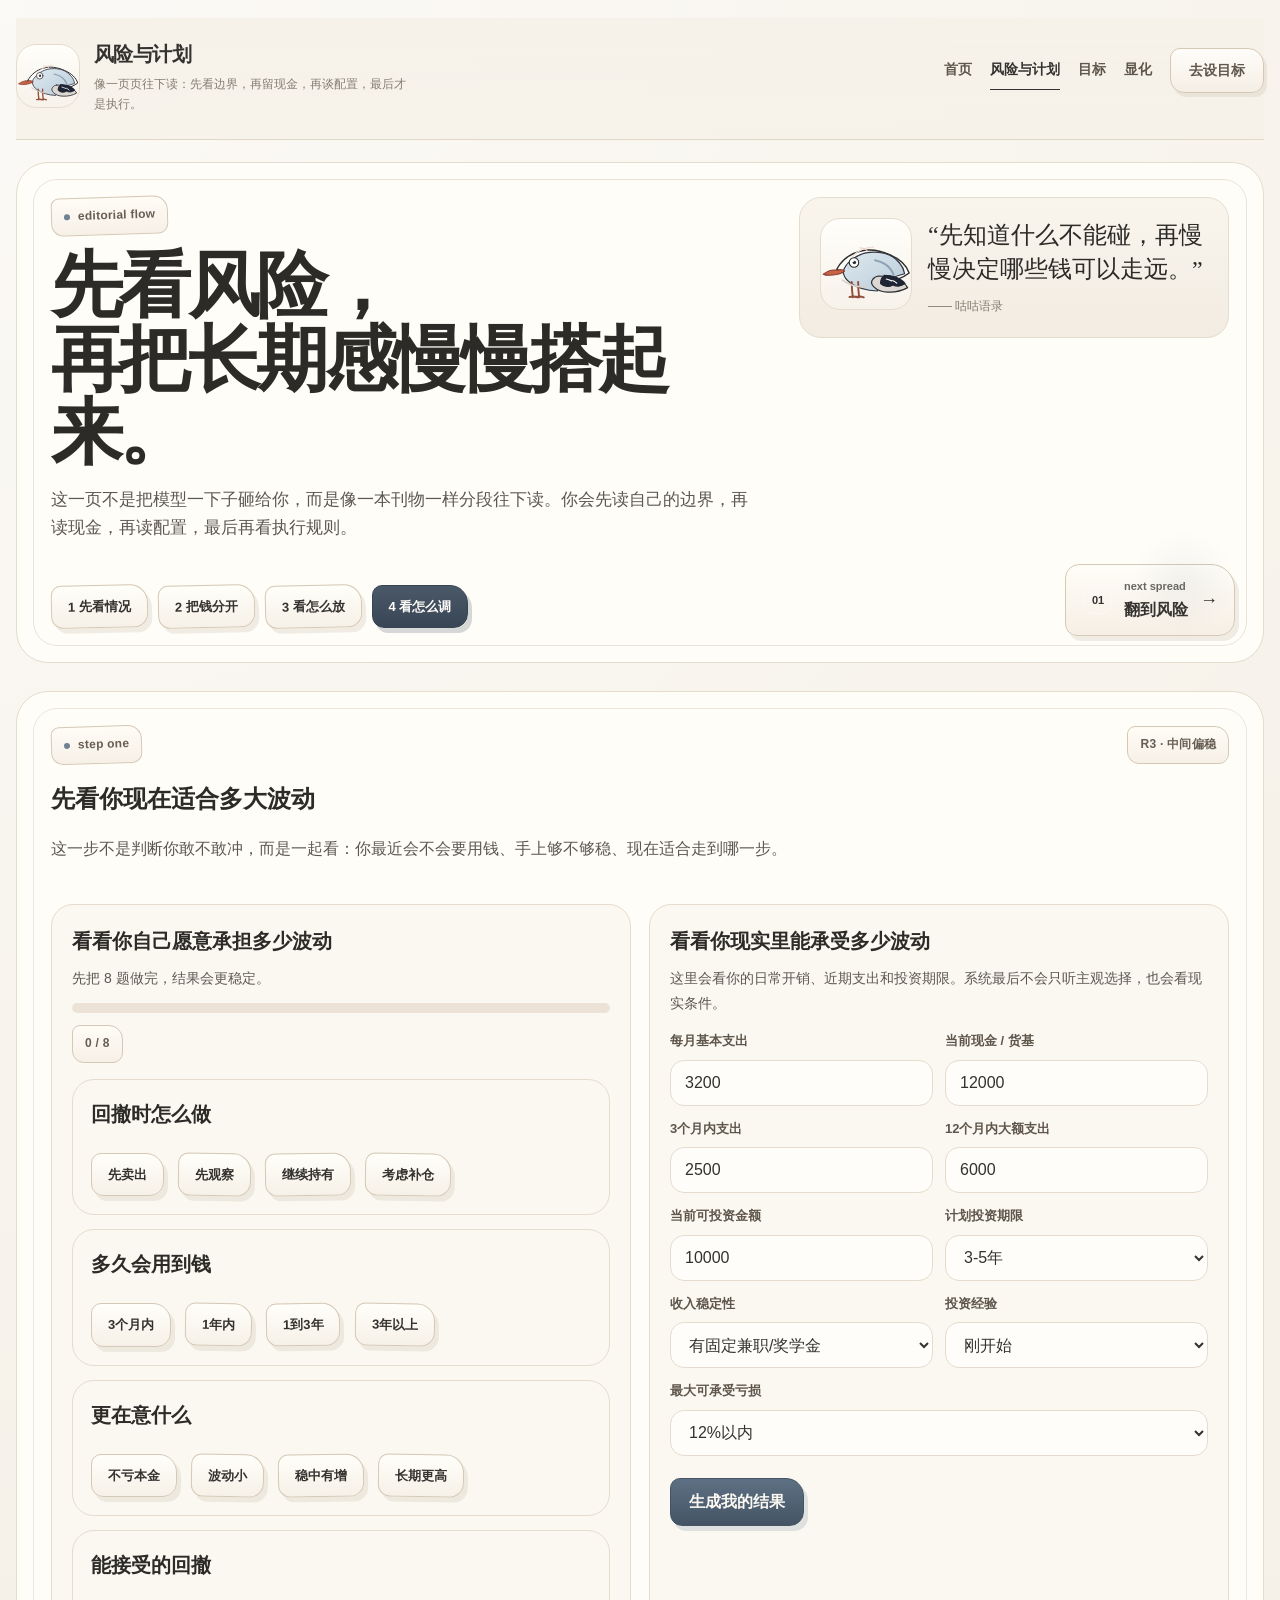
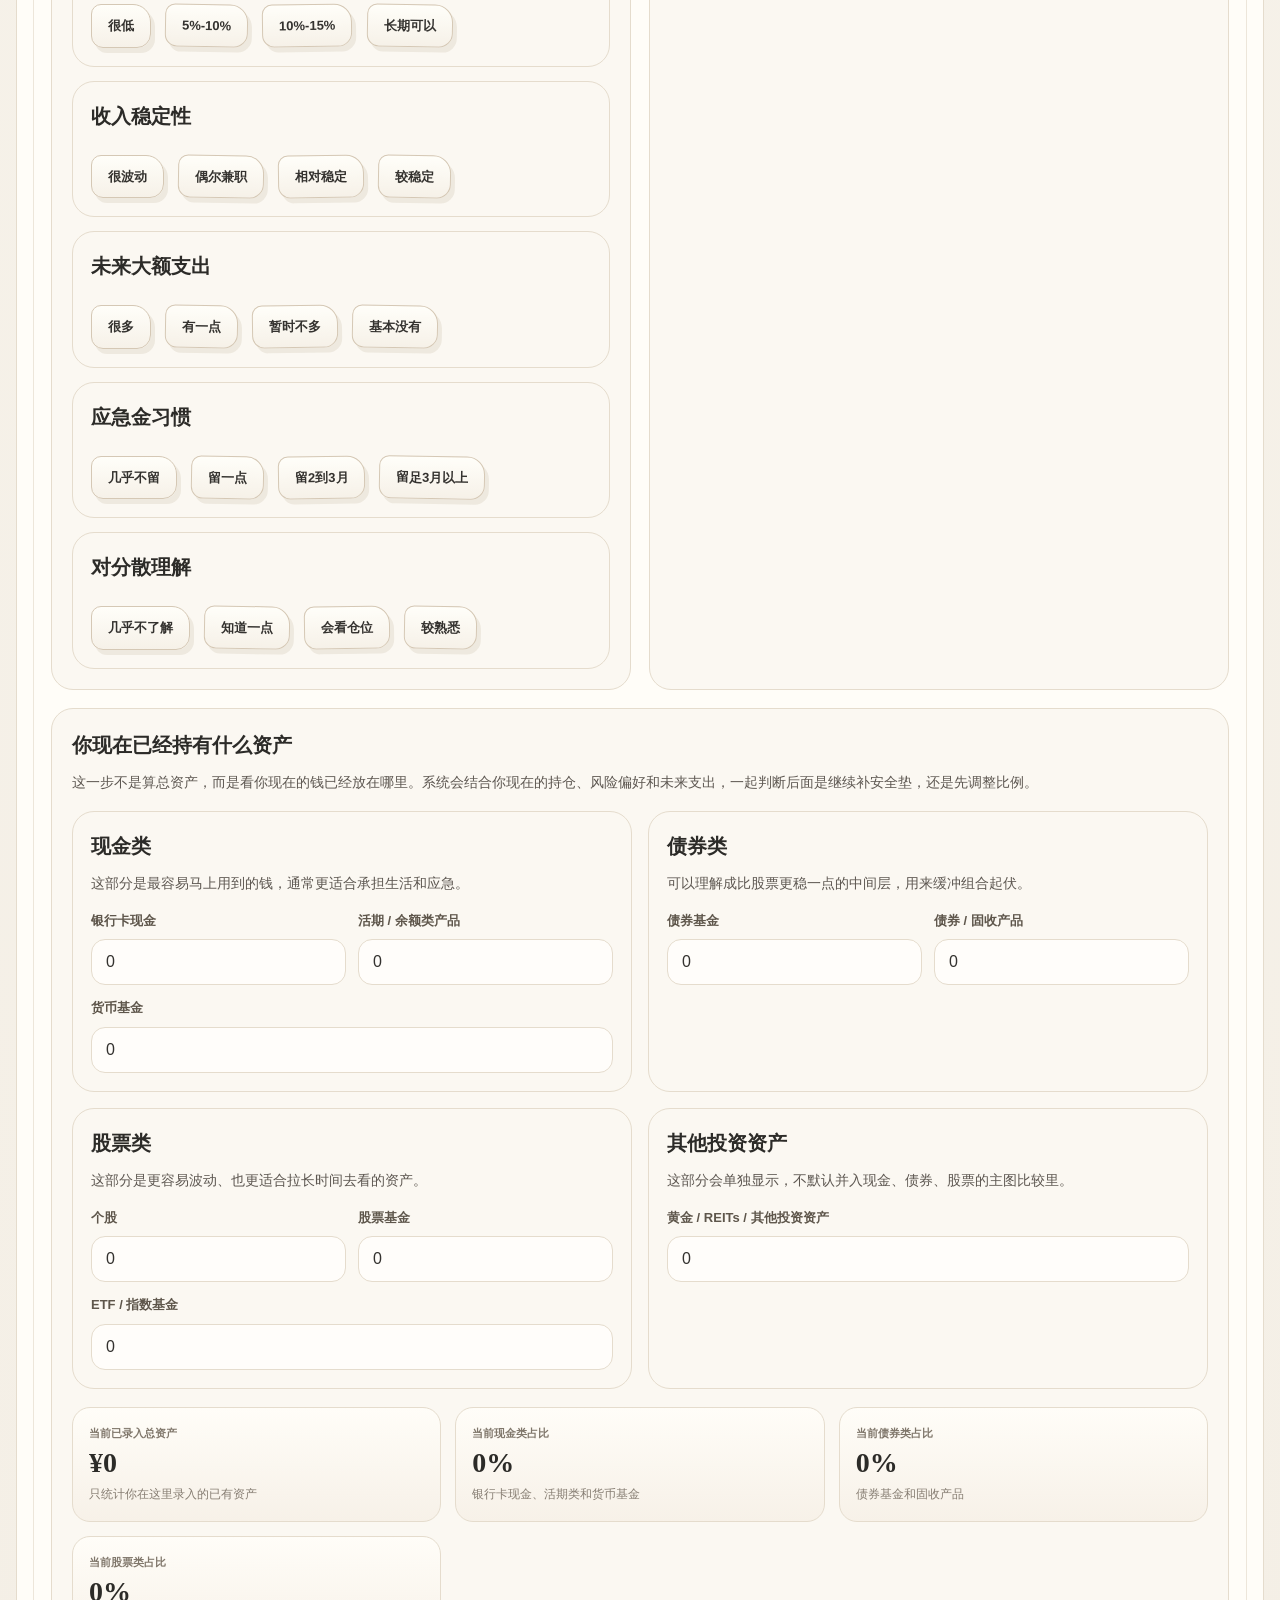
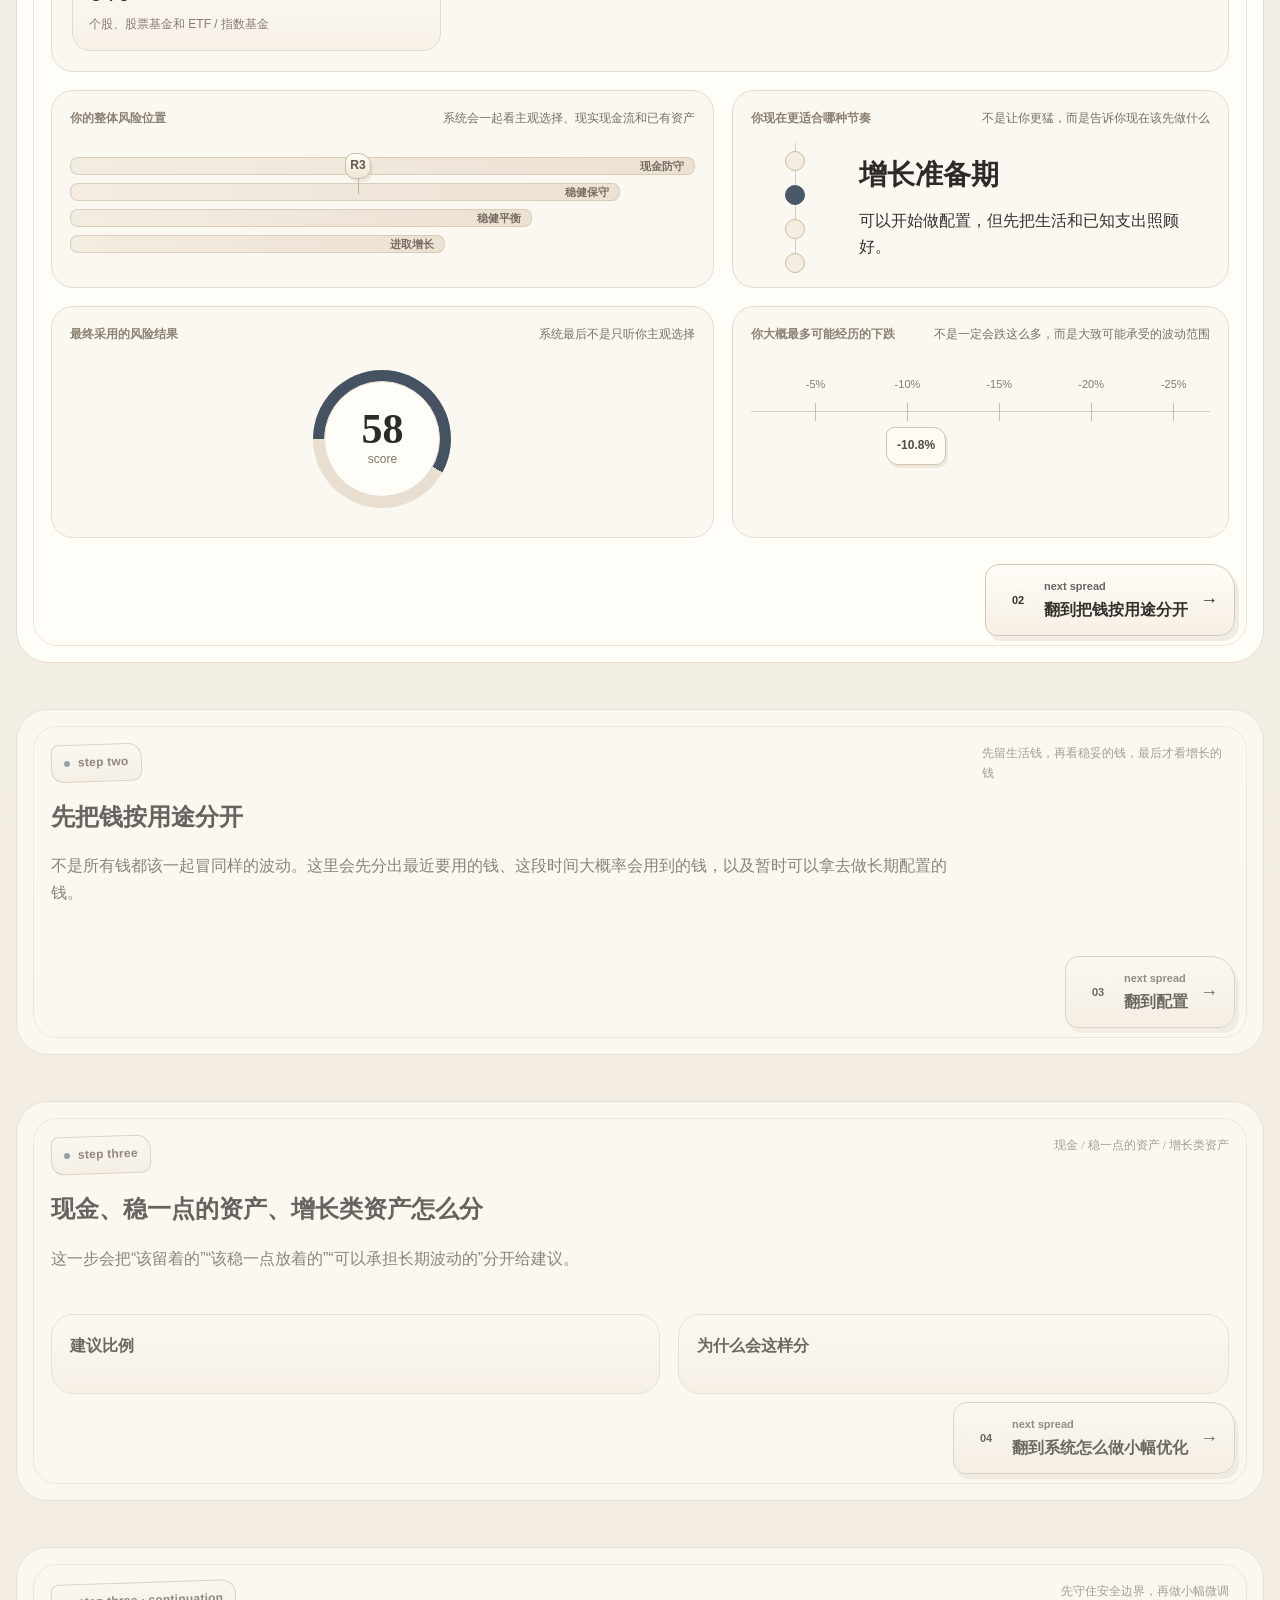
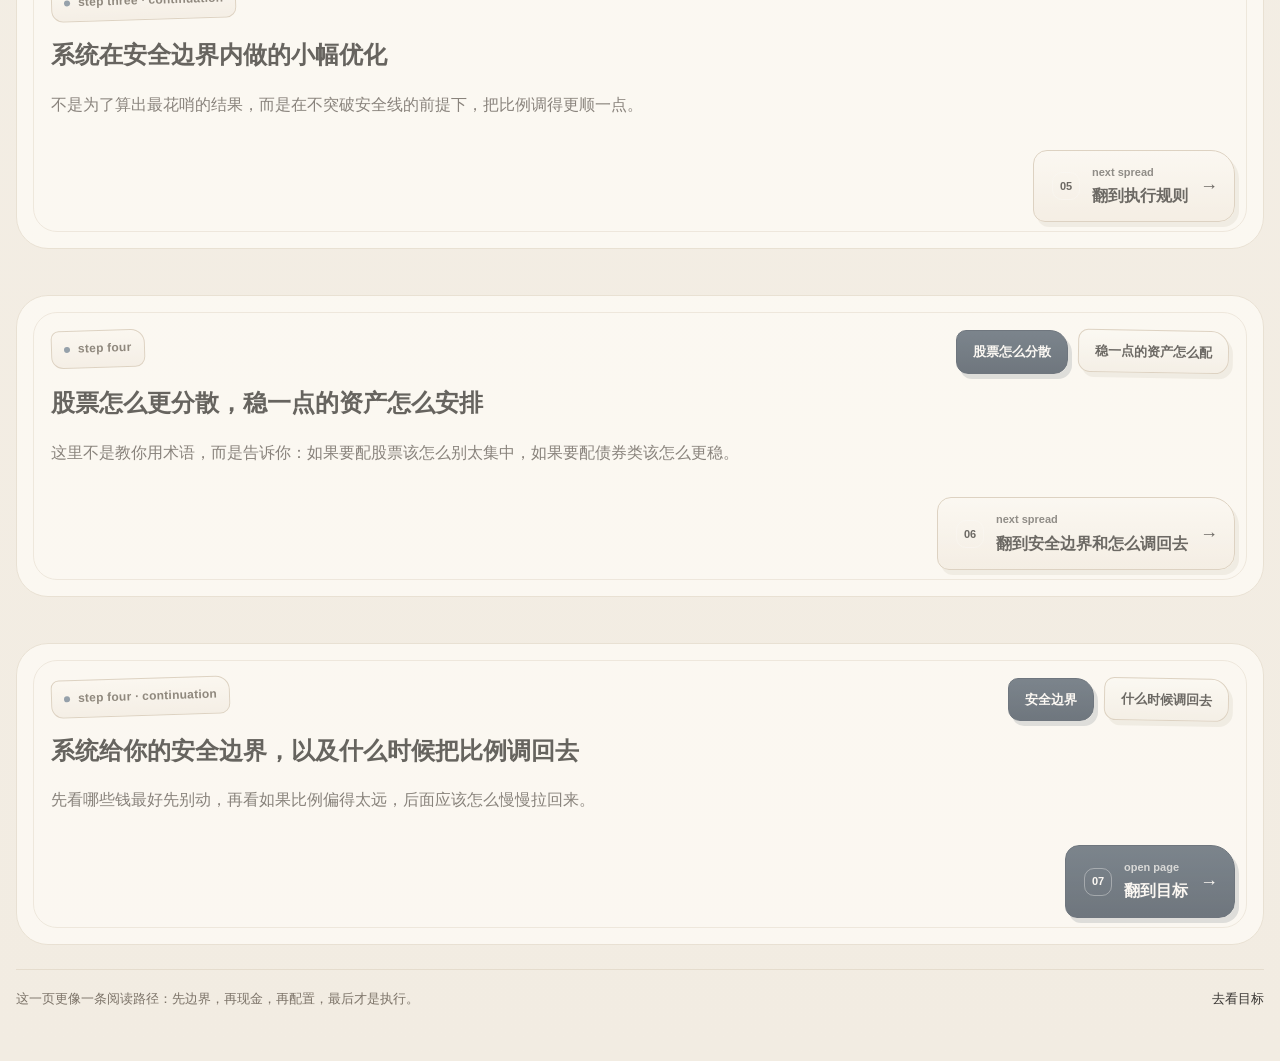
==== commit f17bec90: "Add files via upload" ====
--- a/advisor.html
+++ b/advisor.html
@@ -43,10 +43,10 @@
         </div>
 
         <div class="step-strip interactive-wrap">
-          <button class="step-btn active" id="stepRisk" type="button" data-step-btn="risk">1 风险</button>
-          <button class="step-btn" id="stepBucket" type="button" data-step-btn="bucket">2 分桶</button>
-          <button class="step-btn" id="stepAllocation" type="button" data-step-btn="allocation">3 配置</button>
-          <button class="step-btn" id="stepExecute" type="button" data-step-btn="execute">4 执行</button>
+          <button class="step-btn active" id="stepRisk" type="button" data-step-btn="risk">1 先看情况</button>
+          <button class="step-btn" id="stepBucket" type="button" data-step-btn="bucket">2 把钱分开</button>
+          <button class="step-btn" id="stepAllocation" type="button" data-step-btn="allocation">3 看怎么放</button>
+          <button class="step-btn" id="stepExecute" type="button" data-step-btn="execute">4 看怎么调</button>
         </div>
 
         <div class="spread-jump">
@@ -62,16 +62,16 @@
         <div class="spread-header">
           <div>
             <div class="eyebrow">step one</div>
-            <h2 style="margin:16px 0 0">先看风险</h2>
-            <p>先把承受力、现金流和近期支出看清楚。后面的分桶、配置和执行，都会以这里为前提。</p>
-          </div>
-          <div class="mini-tag" id="riskTag">R3 · 稳健平衡</div>
+            <h2 style="margin:16px 0 0">先看你现在适合多大波动</h2>
+            <p>这一步不是判断你敢不敢冲，而是一起看：你最近会不会要用钱、手上够不够稳、现在适合走到哪一步。</p>
+          </div>
+          <div class="mini-tag" id="riskTag">R3 · 中间偏稳</div>
         </div>
 
         <div class="grid-2">
           <div class="card">
-            <strong>风险测评</strong>
-            <p id="riskQuizHint">先把 8 题做完，结果会更稳。</p>
+            <strong>看看你自己愿意承担多少波动</strong>
+            <p id="riskQuizHint">先把 8 题做完会更准；没做完也能生成，但系统会更保守一些。</p>
             <div class="track" style="margin-top:12px"><span class="fill" id="riskProgressFill" style="width:0%;background:#6f8193"></span></div>
             <div class="paper-chip" id="riskProgressLabel" style="margin-top:12px">0 / 8</div>
             <div class="rule-list" id="riskQuiz" style="margin-top:16px">
@@ -87,8 +87,8 @@
           </div>
 
           <div class="card">
-            <strong>现金流输入</strong>
-            <p>这一页决定后面所有边界，不要跳过。</p>
+            <strong>看看你现实里能承受多少波动</strong>
+            <p>这里会看你的日常开销、近期支出和投资期限。系统最后不会只听主观选择，也会看现实条件。</p>
             <div class="form-grid" style="margin-top:14px">
               <div class="field"><label for="advisorMonthlyExpense">每月基本支出</label><input id="advisorMonthlyExpense" type="number" min="0"></div>
               <div class="field"><label for="advisorLiquidCash">当前现金 / 货基</label><input id="advisorLiquidCash" type="number" min="0"></div>
@@ -101,18 +101,80 @@
               <div class="field full"><label for="advisorMaxLoss">最大可承受亏损</label><select id="advisorMaxLoss"><option value="5">5%以内</option><option value="8">8%以内</option><option value="12" selected>12%以内</option><option value="18">18%以内</option><option value="25">25%以内</option></select></div>
             </div>
             <div class="btn-row">
-              <button class="btn-primary" type="button" id="generatePlanBtn">生成结果</button>
+              <button class="btn-primary" type="button" id="generatePlanBtn">生成我的结果</button>
+            </div>
+          </div>
+        </div>
+
+        <div class="card" id="existingAssetsCard" style="margin-top:18px">
+          <strong>你现在已经持有什么资产</strong>
+          <p>这一步不是算总资产，而是看你现在的钱已经放在哪里。系统会结合你现在的持仓、风险偏好和未来支出，一起判断后面是继续补安全垫，还是先调整比例。</p>
+          <div class="rule-grid" style="margin-top:16px">
+            <div class="rule-sheet">
+              <strong>现金类</strong>
+              <p>这部分是最容易马上用到的钱，通常更适合承担生活和应急。</p>
+              <div class="form-grid" style="margin-top:14px">
+                <div class="field"><label for="assetBankCash">银行卡现金</label><input id="assetBankCash" type="number" min="0" value="0"></div>
+                <div class="field"><label for="assetWalletCash">活期 / 余额类产品</label><input id="assetWalletCash" type="number" min="0" value="0"></div>
+                <div class="field full"><label for="assetMoneyMarketFunds">货币基金</label><input id="assetMoneyMarketFunds" type="number" min="0" value="0"></div>
+              </div>
+            </div>
+            <div class="rule-sheet">
+              <strong>债券类</strong>
+              <p>可以理解成比股票更稳一点的中间层，用来缓冲组合起伏。</p>
+              <div class="form-grid" style="margin-top:14px">
+                <div class="field"><label for="assetBondFunds">债券基金</label><input id="assetBondFunds" type="number" min="0" value="0"></div>
+                <div class="field"><label for="assetBondsFixedIncome">债券 / 固收产品</label><input id="assetBondsFixedIncome" type="number" min="0" value="0"></div>
+              </div>
+            </div>
+            <div class="rule-sheet">
+              <strong>股票类</strong>
+              <p>这部分是更容易波动、也更适合拉长时间去看的资产。</p>
+              <div class="form-grid" style="margin-top:14px">
+                <div class="field"><label for="assetIndividualStocks">个股</label><input id="assetIndividualStocks" type="number" min="0" value="0"></div>
+                <div class="field"><label for="assetStockFunds">股票基金</label><input id="assetStockFunds" type="number" min="0" value="0"></div>
+                <div class="field full"><label for="assetEtfIndexFunds">ETF / 指数基金</label><input id="assetEtfIndexFunds" type="number" min="0" value="0"></div>
+              </div>
+            </div>
+            <div class="rule-sheet">
+              <strong>其他投资资产</strong>
+              <p>这部分会单独显示，不默认并入现金、债券、股票的主图比较里。</p>
+              <div class="form-grid" style="margin-top:14px">
+                <div class="field full"><label for="assetOtherAssets">黄金 / REITs / 其他投资资产</label><input id="assetOtherAssets" type="number" min="0" value="0"></div>
+              </div>
+            </div>
+          </div>
+          <div class="infographic-grid" id="assetLiveSummary" style="margin-top:18px">
+            <div class="kpi">
+              <small>当前已录入总资产</small>
+              <strong id="assetTotalTracked">¥0</strong>
+              <span>只统计你在这里录入的已有资产</span>
+            </div>
+            <div class="kpi">
+              <small>当前现金类占比</small>
+              <strong id="assetCashPct">0%</strong>
+              <span>银行卡现金、活期类和货币基金</span>
+            </div>
+            <div class="kpi">
+              <small>当前债券类占比</small>
+              <strong id="assetBondPct">0%</strong>
+              <span>债券基金和固收产品</span>
+            </div>
+            <div class="kpi">
+              <small>当前股票类占比</small>
+              <strong id="assetEquityPct">0%</strong>
+              <span>个股、股票基金和 ETF / 指数基金</span>
             </div>
           </div>
         </div>
 
         <div class="metric-grid">
           <div class="metric-card">
-            <div class="kicker"><small>风险条</small><span class="value-note" id="riskBarLabel">题目和现金流一起算</span></div>
+            <div class="kicker"><small>你的整体风险位置</small><span class="value-note" id="riskBarLabel">系统会一起看主观选择、现实现金流和已有资产</span></div>
             <div class="paper-scale" id="riskBars"></div>
           </div>
           <div class="metric-card">
-            <div class="kicker"><small>当前阶段</small><span class="value-note">现在该先做什么</span></div>
+            <div class="kicker"><small>你现在更适合哪种节奏</small><span class="value-note">不是让你更猛，而是告诉你现在该先做什么</span></div>
             <div class="stage-glyph">
               <div class="stage-ruler">
                 <span class="dot dot-a" data-stage-dot="cash"></span>
@@ -121,20 +183,20 @@
                 <span class="dot dot-d" data-stage-dot="extra"></span>
               </div>
               <div class="stage-labels">
-                <strong id="riskPhase">稳健积累期</strong>
-                <span id="riskPhaseReason">先兼顾未来支出。</span>
+                <strong id="riskPhase">增长准备期</strong>
+                <span id="riskPhaseReason">可以开始做配置，但先把生活和已知支出照顾好。</span>
               </div>
             </div>
           </div>
           <div class="metric-card">
-            <div class="kicker"><small>综合分数</small><span class="value-note" id="riskScoreHint">主观 50 · 客观 63</span></div>
+            <div class="kicker"><small>最终采用的风险结果</small><span class="value-note" id="riskScoreHint">系统最后不是只听你主观选择</span></div>
             <div class="score-gauge" id="riskScoreGauge">
               <div class="score-ring" style="--score:58"></div>
               <div class="score-content"><strong id="riskScore">58</strong><span>score</span></div>
             </div>
           </div>
           <div class="metric-card">
-            <div class="kicker"><small>最大回撤</small><span class="value-note" id="riskEmergency">3.8个月</span></div>
+            <div class="kicker"><small>你大概最多可能经历的下跌</small><span class="value-note" id="riskEmergency">不是一定会跌这么多，而是大致可能承受的波动范围</span></div>
             <div class="drawdown-scale">
               <div class="drawdown-axis"></div>
               <div class="drawdown-tick" style="left:14%"><span>-5%</span></div>
@@ -147,10 +209,13 @@
           </div>
         </div>
 
+        <div class="rule-grid" id="riskNarrative" style="margin-top:18px"></div>
+        <div class="rule-grid" id="holdingsNarrative" style="margin-top:18px"></div>
+
         <div class="spread-jump">
           <a class="turn-link" href="#advisor-bucket" data-next-step="bucket">
             <span class="page-no">02</span>
-            <span class="copy"><small>next spread</small><span>翻到分桶</span></span>
+            <span class="copy"><small>next spread</small><span>翻到把钱按用途分开</span></span>
             <span class="arrow">→</span>
           </a>
         </div>
@@ -160,12 +225,13 @@
         <div class="spread-header">
           <div>
             <div class="eyebrow">step two</div>
-            <h2 style="margin:16px 0 0">再分现金</h2>
-            <p>分桶不是为了复杂，而是先把该留在身边的钱留下来。</p>
-          </div>
-          <div class="small-note">生活桶 / 稳定桶 / 增长桶</div>
+            <h2 style="margin:16px 0 0">先把钱按用途分开</h2>
+            <p>不是所有钱都该一起冒同样的波动。这里会先分出最近要用的钱、这段时间大概率会用到的钱，以及暂时可以拿去做长期配置的钱。</p>
+          </div>
+          <div class="small-note">先留生活钱，再看稳妥的钱，最后才看增长的钱</div>
         </div>
         <div class="bucket-list" id="bucketList"></div>
+        <div class="rule-grid" id="bucketNarrative" style="margin-top:18px"></div>
         <div class="spread-jump">
           <a class="turn-link" href="#advisor-allocation" data-next-step="allocation">
             <span class="page-no">03</span>
@@ -179,25 +245,26 @@
         <div class="spread-header">
           <div>
             <div class="eyebrow">step three</div>
-            <h2 style="margin:16px 0 0">股债现配置</h2>
-            <p>这里先只给结果，不把解释做得太吵。</p>
-          </div>
-          <div class="small-note">现金 / 债券 / 股票</div>
+            <h2 style="margin:16px 0 0">现金、稳一点的资产、增长类资产怎么分</h2>
+            <p>这一步会把“该留着的”“该稳一点放着的”“可以承担长期波动的”分开给建议。</p>
+          </div>
+          <div class="small-note">现金 / 稳一点的资产 / 增长类资产</div>
         </div>
         <div class="allocation-spread">
           <div class="allocation-card">
-            <strong>当前比例</strong>
+            <strong>建议比例</strong>
             <div class="allocation-list" id="allocationList" style="margin-top:16px"></div>
           </div>
           <div class="allocation-card">
-            <strong>配置边注</strong>
+            <strong>为什么会这样分</strong>
             <div class="btn-row" id="allocationPills" style="margin-top:16px"></div>
           </div>
         </div>
+        <div class="rule-grid" id="allocationNarrative" style="margin-top:18px"></div>
         <div class="spread-jump">
           <a class="turn-link" href="#advisor-mpt" data-next-step="allocation">
             <span class="page-no">04</span>
-            <span class="copy"><small>next spread</small><span>翻到 MPT 约束</span></span>
+            <span class="copy"><small>next spread</small><span>翻到系统怎么做小幅优化</span></span>
             <span class="arrow">→</span>
           </a>
         </div>
@@ -207,10 +274,10 @@
         <div class="spread-header">
           <div>
             <div class="eyebrow">step three · continuation</div>
-            <h2 style="margin:16px 0 0">MPT 轻量约束</h2>
-            <p>这不是另一个配置卡，而是配置背后的边界页。</p>
-          </div>
-          <div class="small-note">目标 / 约束 / 上限 / 输出</div>
+            <h2 style="margin:16px 0 0">系统在安全边界内做的小幅优化</h2>
+            <p>不是为了算出最花哨的结果，而是在不突破安全线的前提下，把比例调得更顺一点。</p>
+          </div>
+          <div class="small-note">先守住安全边界，再做小幅微调</div>
         </div>
         <div class="rule-grid" id="mptList"></div>
         <div class="spread-jump">
@@ -226,12 +293,12 @@
         <div class="spread-header">
           <div>
             <div class="eyebrow">step four</div>
-            <h2 style="margin:16px 0 0">分散与债券</h2>
-            <p>切换视角，一次只看一组规则，会更像真正的阅读。</p>
+            <h2 style="margin:16px 0 0">股票怎么更分散，稳一点的资产怎么安排</h2>
+            <p>这里不是教你用术语，而是告诉你：如果要配股票该怎么别太集中，如果要配债券类该怎么更稳。</p>
           </div>
           <div class="sub-switch interactive-wrap">
-            <button class="switch-btn active" type="button" data-diversify-switch="stock">股票分散</button>
-            <button class="switch-btn" type="button" data-diversify-switch="bond">债券节奏</button>
+            <button class="switch-btn active" type="button" data-diversify-switch="stock">股票怎么分散</button>
+            <button class="switch-btn" type="button" data-diversify-switch="bond">稳一点的资产怎么配</button>
           </div>
         </div>
         <div id="stockRulesWrap"><div class="rule-grid" id="stockRules"></div></div>
@@ -239,7 +306,7 @@
         <div class="spread-jump">
           <a class="turn-link" href="#advisor-rebalance" data-next-step="execute">
             <span class="page-no">06</span>
-            <span class="copy"><small>next spread</small><span>翻到约束与再平衡</span></span>
+            <span class="copy"><small>next spread</small><span>翻到安全边界和怎么调回去</span></span>
             <span class="arrow">→</span>
           </a>
         </div>
@@ -249,12 +316,12 @@
         <div class="spread-header">
           <div>
             <div class="eyebrow">step four · continuation</div>
-            <h2 style="margin:16px 0 0">约束与再平衡</h2>
-            <p>先看哪些不能碰，再看什么时候调、怎么调。</p>
+            <h2 style="margin:16px 0 0">系统给你的安全边界，以及什么时候把比例调回去</h2>
+            <p>先看哪些钱最好先别动，再看如果比例偏得太远，后面应该怎么慢慢拉回来。</p>
           </div>
           <div class="sub-switch interactive-wrap">
-            <button class="switch-btn active" type="button" data-execution-switch="split">约束</button>
-            <button class="switch-btn" type="button" data-execution-switch="rebalance">再平衡</button>
+            <button class="switch-btn active" type="button" data-execution-switch="split">安全边界</button>
+            <button class="switch-btn" type="button" data-execution-switch="rebalance">什么时候调回去</button>
           </div>
         </div>
         <div id="executionSplit"><div class="rule-grid" id="constraintRules"></div></div>
@@ -275,7 +342,9 @@
     </footer>
   </div>
 
+  <script defer src="/_vercel/insights/script.js"></script>
   <script src="site-state.js"></script>
+  <script src="studentWealthPlanner.js"></script>
   <script src="advisor-flow.js"></script>
 </body>
 </html>
